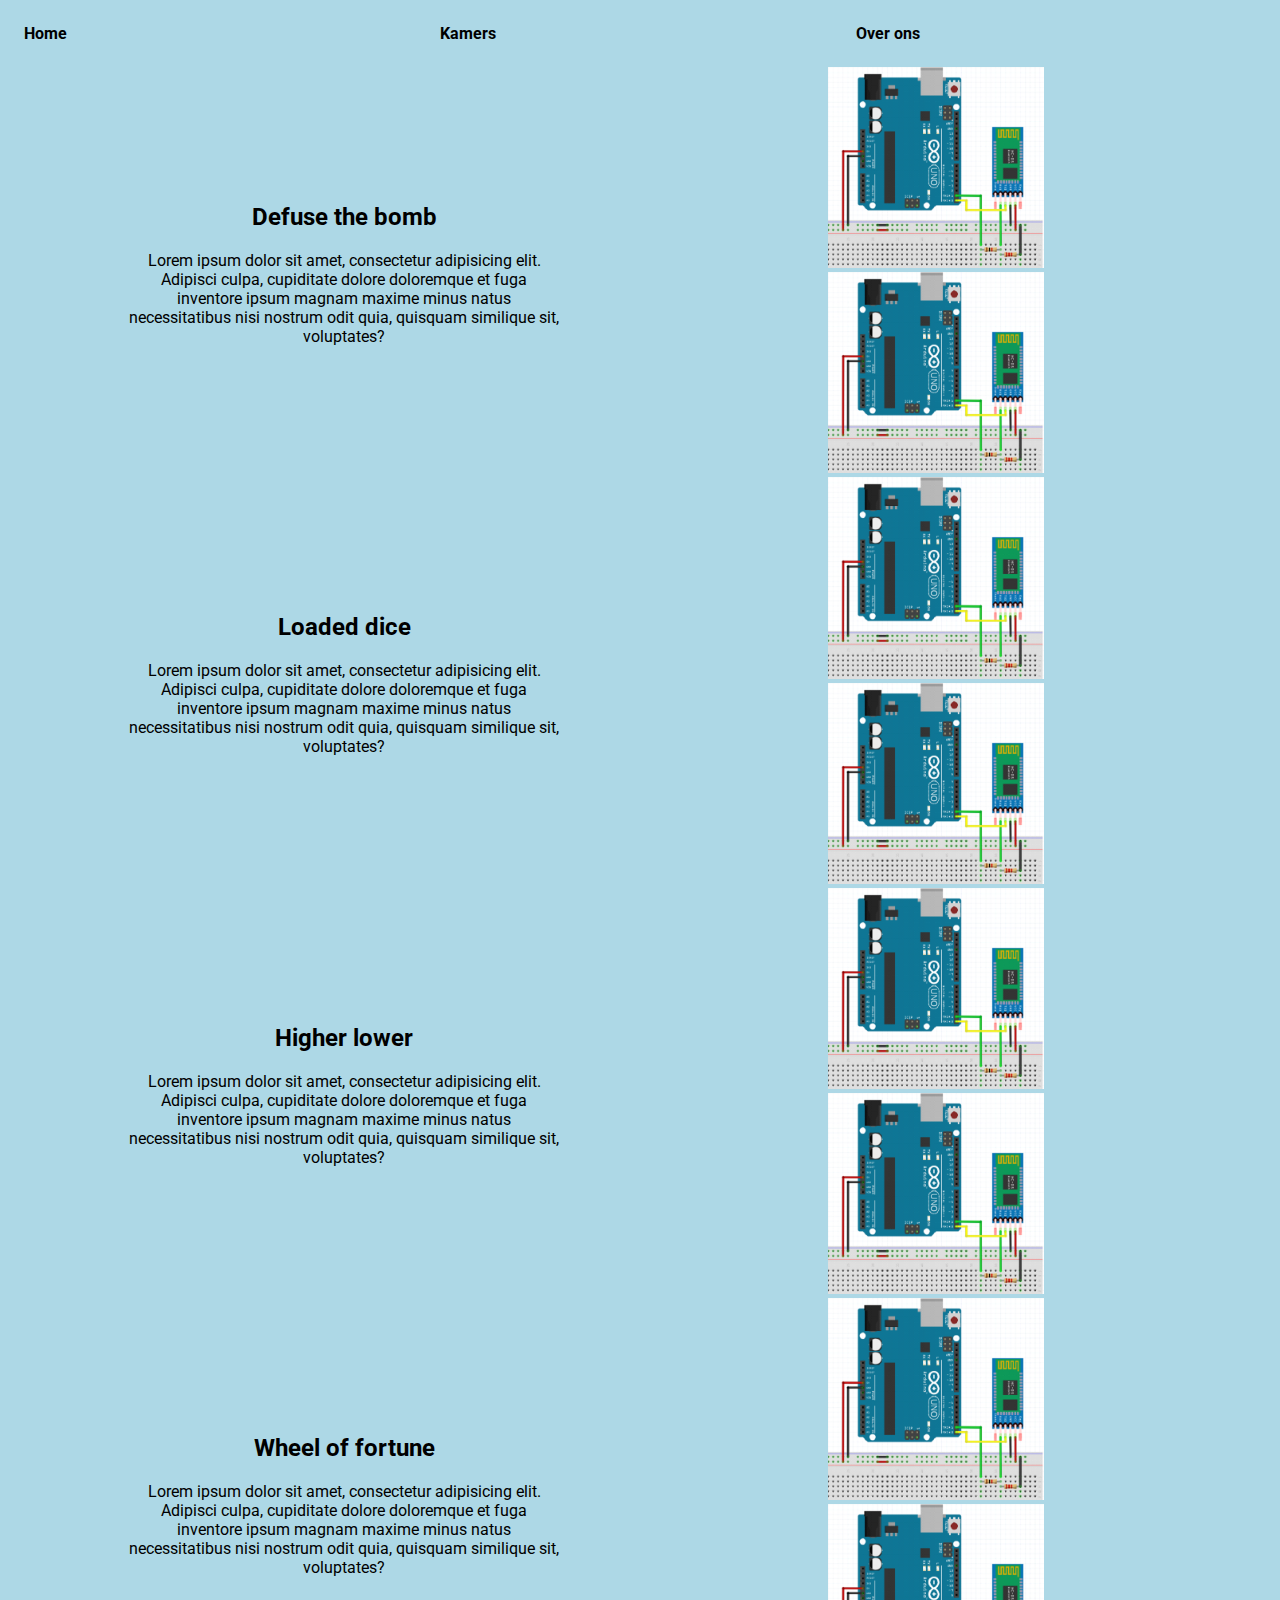
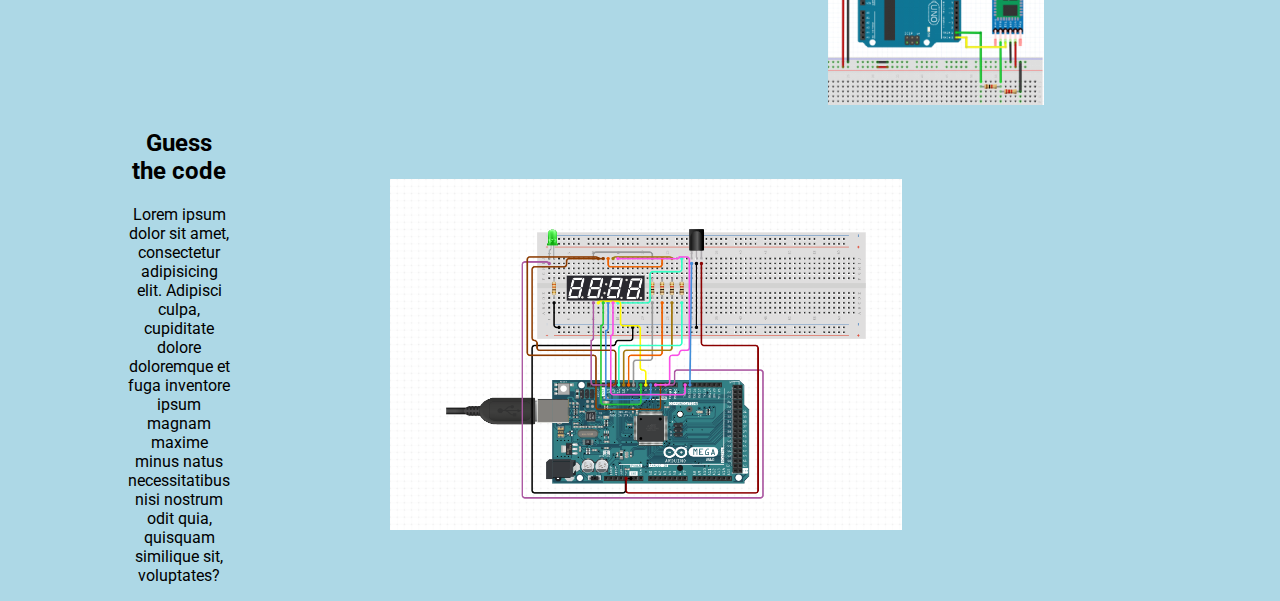
==== kamers/index.html @ e5b5cd5c "html pages + little css" ====
<!doctype html>
<html lang="en">
<head>
    <meta charset="UTF-8">
    <meta name="viewport"
          content="width=device-width">
    <meta http-equiv="X-UA-Compatible" content="ie=edge">
    <title>Hackathon | Casino Heist</title>
    <link rel="stylesheet" href="../css/common.css">
    <link rel="stylesheet" href="../css/kamers.css">
    <link rel="preconnect" href="https://fonts.googleapis.com">
    <link rel="preconnect" href="https://fonts.gstatic.com" crossorigin>
    <link href="https://fonts.googleapis.com/css2?family=Roboto:wght@400;700&display=swap" rel="stylesheet">
</head>
<body>
<header>
    <nav>
        <ul>
            <li><a href="#">Home</a></li>
            <li><a href="/kamers">Kamers</a></li>
            <li><a href="/overons">Over ons</a></li>
        </ul>
    </nav>
</header>
<main>
    <section>
        <ul>
            <li>
                <div>
                    <h2>Defuse the bomb</h2>
                    <p>Lorem ipsum dolor sit amet, consectetur adipisicing elit. Adipisci culpa, cupiditate dolore
                        doloremque et fuga inventore ipsum magnam maxime minus natus necessitatibus nisi nostrum odit
                        quia, quisquam similique sit, voluptates?
                    </p>
                </div>
                <div>
                    <img src="../img/defusethebombArduino.png" alt="">
                    <img src="../img/defusethebombArduino.png" alt="">
                </div>
            </li>
            <li>
                <div>
                    <h2>Loaded dice</h2>
                    <p>Lorem ipsum dolor sit amet, consectetur adipisicing elit. Adipisci culpa, cupiditate dolore
                        doloremque et fuga inventore ipsum magnam maxime minus natus necessitatibus nisi nostrum odit
                        quia, quisquam similique sit, voluptates?
                    </p>
                </div>

                <div>
                    <img src="../img/defusethebombArduino.png" alt="">
                    <img src="../img/defusethebombArduino.png" alt="">
                </div>
            </li>
            <li>
                <div>
                    <h2>Higher lower</h2>
                    <p>Lorem ipsum dolor sit amet, consectetur adipisicing elit. Adipisci culpa, cupiditate dolore
                        doloremque et fuga inventore ipsum magnam maxime minus natus necessitatibus nisi nostrum odit
                        quia, quisquam similique sit, voluptates?
                    </p>
                </div>
                <div>
                    <img src="../img/defusethebombArduino.png" alt="">
                    <img src="../img/defusethebombArduino.png" alt="">
                </div>
            </li>
            <li>
                <div>
                    <h2>Wheel of fortune</h2>
                    <p>Lorem ipsum dolor sit amet, consectetur adipisicing elit. Adipisci culpa, cupiditate dolore
                        doloremque et fuga inventore ipsum magnam maxime minus natus necessitatibus nisi nostrum odit
                        quia, quisquam similique sit, voluptates?
                    </p>
                </div>
                <div>
                    <img src="../img/defusethebombArduino.png" alt="">
                    <img src="../img/defusethebombArduino.png" alt="">
                </div>
            </li>
            <li>
                <div>
                    <h2>Guess the code</h2>
                    <p>Lorem ipsum dolor sit amet, consectetur adipisicing elit. Adipisci culpa, cupiditate dolore
                        doloremque et fuga inventore ipsum magnam maxime minus natus necessitatibus nisi nostrum odit
                        quia, quisquam similique sit, voluptates?
                    </p>
                </div>

                <img src="../img/guessthecodeARDUINO.png" alt="">
                <img src="" alt="">
            </li>
        </ul>
    </section>
</main>
<footer></footer>

</body>
</html>
---- css/common.css ----
:root {
    --primary: red;
}

*, *:before, *:after {
    box-sizing: border-box;
}

html {
    font-family: 'Roboto', sans-serif;
}

body {
    max-width: 1440px;
    margin: auto;
    text-align: center;
    background: lightblue;
}

header nav {
    padding: 1em;

}

header nav ul {
    list-style: none;
    display: inline-flex;
    justify-content: space-evenly;
    width: 100%;
    padding: 0;
}

header nav a {
    text-decoration: none;
    font-weight: bold;
    color: black;
    padding: .5em
}

header nav a:hover {
    color: grey;
}

main {
}

main section {
    display: flex;
    width: 80%;
    margin: auto;
    align-items: center
}

main ul {
    margin: auto;
    display: flex;
    flex-direction: column;
    padding: 0;
}

main ul li {
    display: flex;
    width: 100%;
    align-items: center;
    gap: 10em;
    justify-content: space-evenly;
}

.leftside {
    flex-direction: row;
}

.rightside {
    flex-direction: row-reverse;
}
ul {
    list-style: none;
    padding: 0;
}


footer {
    background: lightgray;
}
footer ul {
    list-style: none;
    display: inline-flex;
    justify-content: space-evenly;
    width: 100%;
    padding: 0;
}

footer a {
    text-decoration: none;
    font-weight: bold;
    color: black;
    padding: .5em
}

footer a:hover {
    color: grey;
}
---- css/kamers.css ----
div {
    width: 50%;
}
img {
    width: 50%;
}
ul, li{
    width: 100%;
    margin: auto;
    display: inline-flex;
}
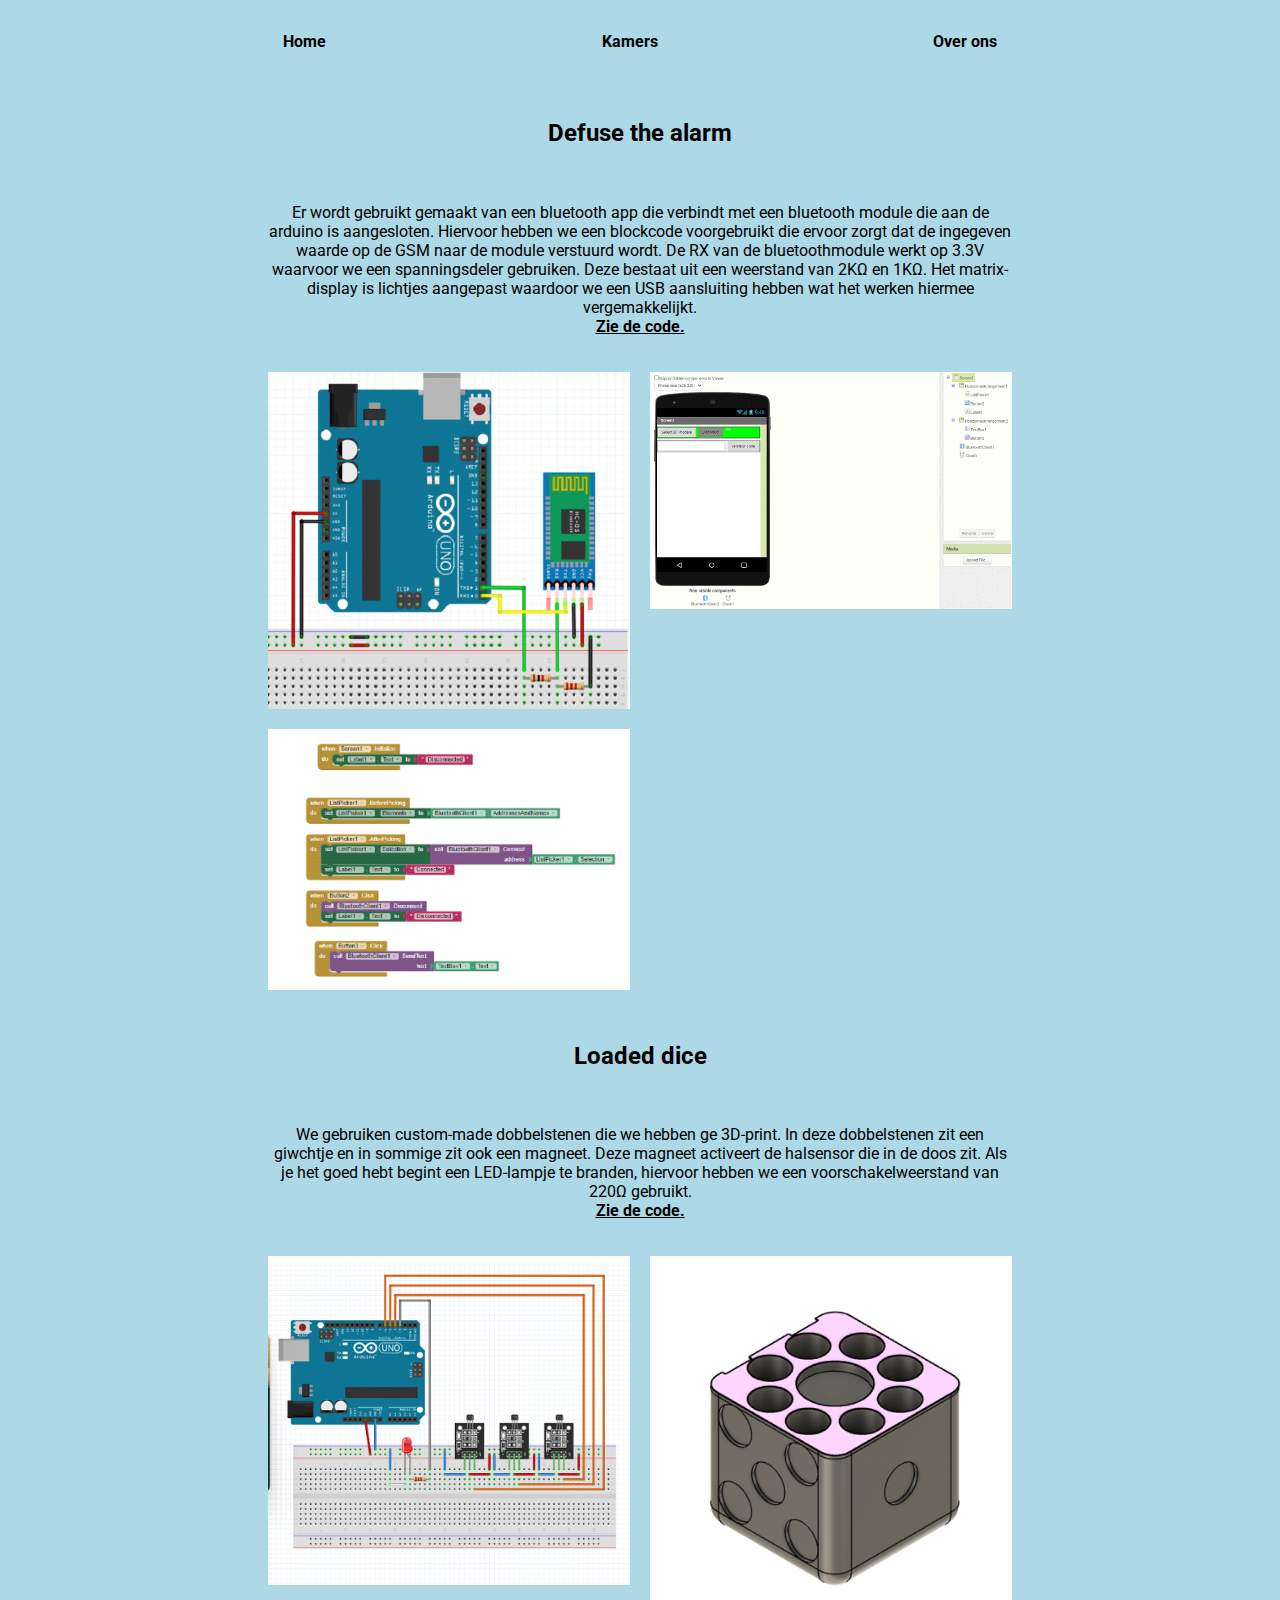
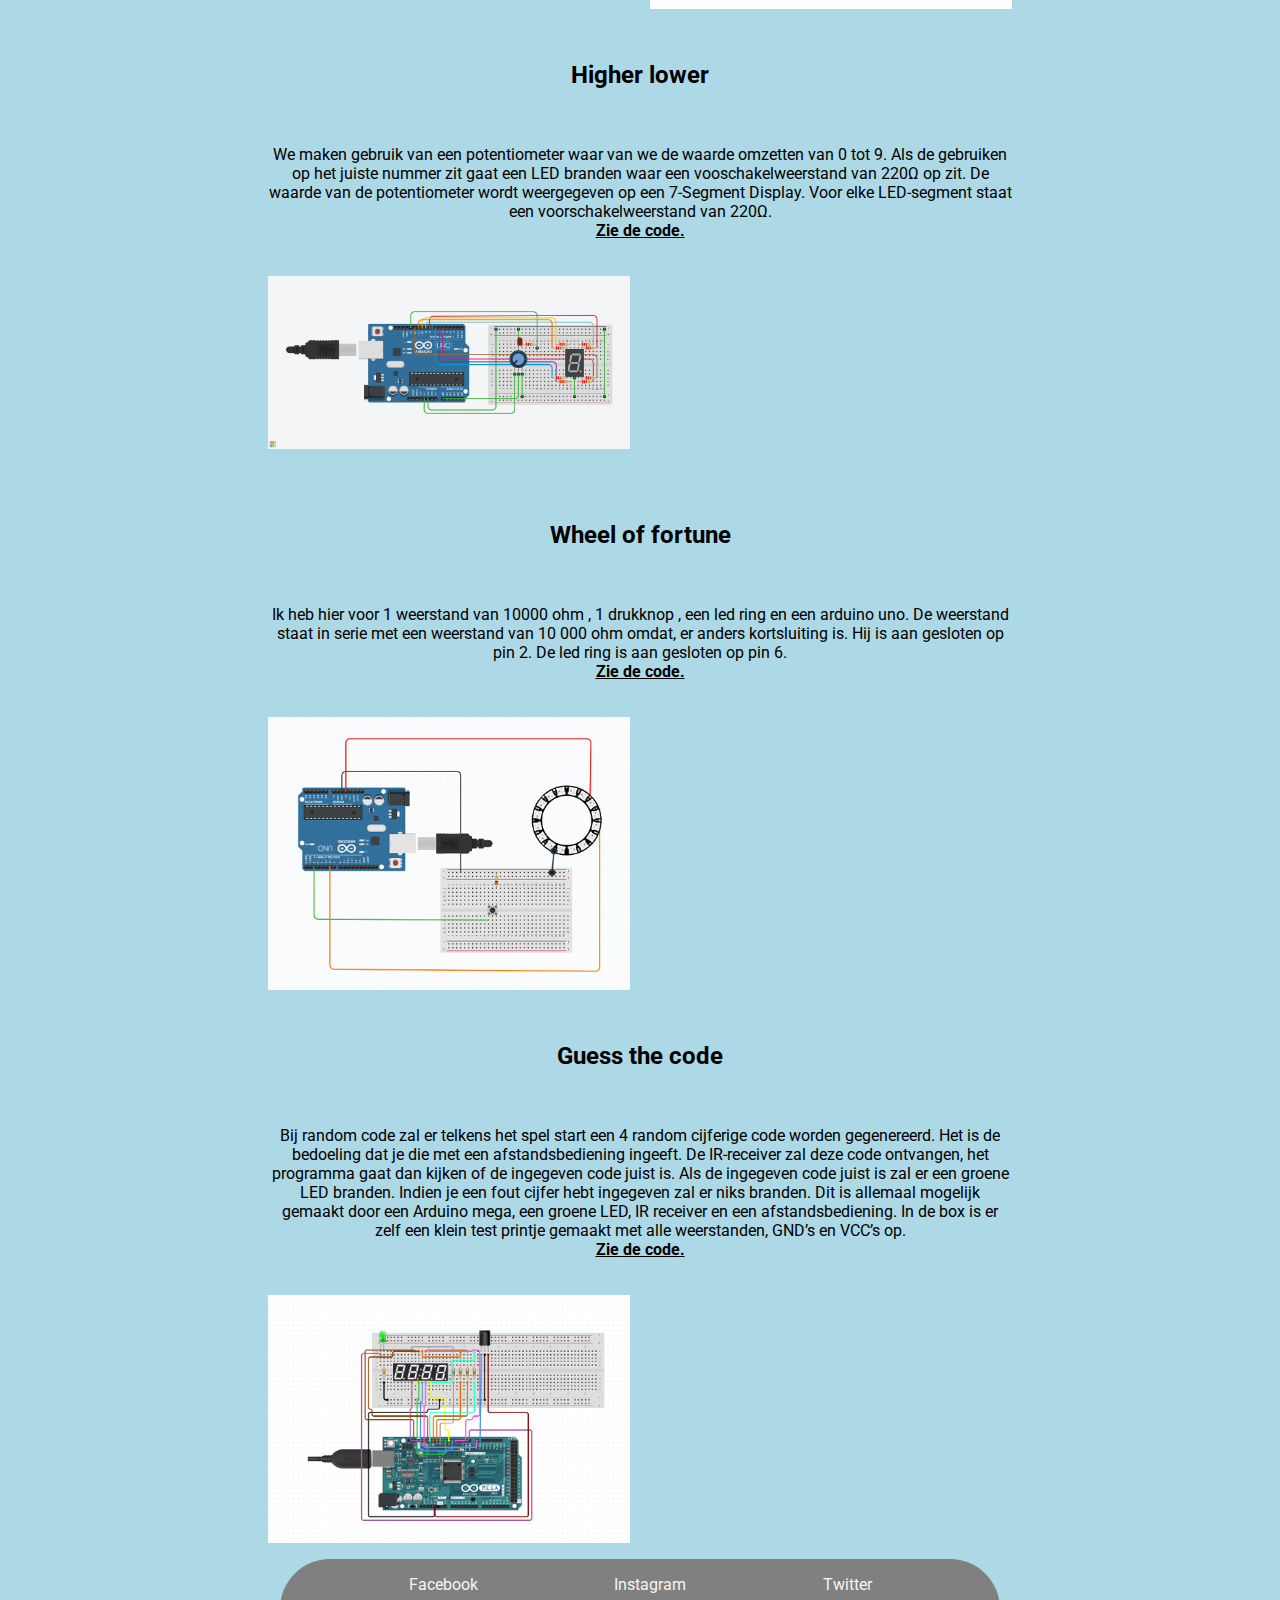
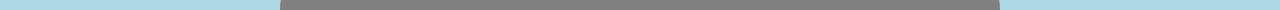
==== commit 34aa777c: "good enough" ====
--- a/kamers/index.html
+++ b/kamers/index.html
@@ -11,12 +11,13 @@
     <link rel="preconnect" href="https://fonts.googleapis.com">
     <link rel="preconnect" href="https://fonts.gstatic.com" crossorigin>
     <link href="https://fonts.googleapis.com/css2?family=Roboto:wght@400;700&display=swap" rel="stylesheet">
+    <link rel="icon" href="../img/icon.png">
 </head>
 <body>
 <header>
     <nav>
         <ul>
-            <li><a href="#">Home</a></li>
+            <li><a href="..">Home</a></li>
             <li><a href="/kamers">Kamers</a></li>
             <li><a href="/overons">Over ons</a></li>
         </ul>
@@ -26,74 +27,111 @@
     <section>
         <ul>
             <li>
-                <div>
-                    <h2>Defuse the bomb</h2>
-                    <p>Lorem ipsum dolor sit amet, consectetur adipisicing elit. Adipisci culpa, cupiditate dolore
-                        doloremque et fuga inventore ipsum magnam maxime minus natus necessitatibus nisi nostrum odit
-                        quia, quisquam similique sit, voluptates?
+                <div class="container">
+                    <h2 class="header">Defuse the alarm</h2>
+                    <p class="text">
+                        Er wordt gebruikt gemaakt van een bluetooth app die verbindt met een bluetooth module die aan de
+                        arduino is aangesloten. Hiervoor hebben we een blockcode voorgebruikt die ervoor zorgt dat de
+                        ingegeven waarde op de GSM naar de module verstuurd wordt. De RX van de bluetoothmodule werkt op
+                        3.3V waarvoor we een spanningsdeler gebruiken. Deze bestaat uit een weerstand van 2KΩ en 1KΩ.
+                        Het matrix-display is lichtjes aangepast waardoor we een USB aansluiting hebben wat het werken
+                        hiermee vergemakkelijkt.
+                        <br>
+                        <a href="../code/defuseTheAlarm.txt" target="_blank">Zie de code.</a>
+
                     </p>
-                </div>
-                <div>
-                    <img src="../img/defusethebombArduino.png" alt="">
-                    <img src="../img/defusethebombArduino.png" alt="">
+
+                    <img class="img" src="../img/defusethebombArduino.png" alt="">
+                    <img class="img" src="../img/bluetoothApp.png" alt="schema display & arduino">
+                    <img class="img" src="../img/bluetoothACode.png" alt="schema display & arduino">
                 </div>
             </li>
             <li>
-                <div>
-                    <h2>Loaded dice</h2>
-                    <p>Lorem ipsum dolor sit amet, consectetur adipisicing elit. Adipisci culpa, cupiditate dolore
-                        doloremque et fuga inventore ipsum magnam maxime minus natus necessitatibus nisi nostrum odit
-                        quia, quisquam similique sit, voluptates?
+                <div class="container">
+                    <h2 class="header">Loaded dice</h2>
+                    <p class="text">
+                        We gebruiken custom-made dobbelstenen die we hebben ge 3D-print. In deze dobbelstenen zit een
+                        giwchtje en in sommige zit ook een magneet. Deze magneet activeert de halsensor die in de doos
+                        zit.
+                        Als je het goed hebt begint een LED-lampje te branden, hiervoor hebben we een
+                        voorschakelweerstand van 220Ω gebruikt.
+                        <br>
+
+                        <a href="../code/loadedDice.txt" target="_blank">Zie de code.</a>
+
                     </p>
-                </div>
 
-                <div>
-                    <img src="../img/defusethebombArduino.png" alt="">
-                    <img src="../img/defusethebombArduino.png" alt="">
+                    <img class="img" src="../img/loadedDiceARDUINO.png" alt="schema loaded dice & arduino">
+                    <img class="img" src="../img/loadedDiceDice.png" alt="">
                 </div>
             </li>
             <li>
-                <div>
-                    <h2>Higher lower</h2>
-                    <p>Lorem ipsum dolor sit amet, consectetur adipisicing elit. Adipisci culpa, cupiditate dolore
-                        doloremque et fuga inventore ipsum magnam maxime minus natus necessitatibus nisi nostrum odit
-                        quia, quisquam similique sit, voluptates?
+                <div class="container">
+                    <h2 class="header">Higher lower</h2>
+                    <p class="text">We maken gebruik van een potentiometer waar van we de waarde omzetten van 0 tot 9.
+                        Als de gebruiken op het juiste nummer zit gaat een LED branden waar een vooschakelweerstand van
+                        220Ω op zit.
+                        De waarde van de potentiometer wordt weergegeven op een 7-Segment Display. Voor elke LED-segment
+                        staat een voorschakelweerstand van 220Ω.
+                        <br>
+
+                        <a href="../code/higherLower.txt" target="_blank">Zie de code.</a>
+
                     </p>
-                </div>
-                <div>
-                    <img src="../img/defusethebombArduino.png" alt="">
-                    <img src="../img/defusethebombArduino.png" alt="">
+                    <img class="img" src="../img/higherLowerARDUINO.png" alt="schema higher lower & arduino">
+                    <img class="img" src="../img/.png" alt="">
+                    <img class="img" src="../img/.png" alt="">
+
                 </div>
             </li>
             <li>
-                <div>
-                    <h2>Wheel of fortune</h2>
-                    <p>Lorem ipsum dolor sit amet, consectetur adipisicing elit. Adipisci culpa, cupiditate dolore
-                        doloremque et fuga inventore ipsum magnam maxime minus natus necessitatibus nisi nostrum odit
-                        quia, quisquam similique sit, voluptates?
+                <div class="container">
+                    <h2 class="header">Wheel of fortune</h2>
+                    <p class="text">
+                        Ik heb hier voor 1 weerstand van 10000 ohm , 1 drukknop , een led ring en een arduino uno.
+                        De weerstand staat in serie met een weerstand van 10 000 ohm omdat, er anders kortsluiting is.
+                        Hij is aan gesloten op pin 2. De led ring is aan gesloten op pin 6.
+                        <br>
+
+                        <a href="../code/wheelOfFortune.txt" target="_blank">Zie de code.</a>
+
+
                     </p>
-                </div>
-                <div>
-                    <img src="../img/defusethebombArduino.png" alt="">
-                    <img src="../img/defusethebombArduino.png" alt="">
+                    <img class="img" src="../img/wheelOfFortuneARDUINO.png" alt="">
                 </div>
             </li>
+
             <li>
-                <div>
-                    <h2>Guess the code</h2>
-                    <p>Lorem ipsum dolor sit amet, consectetur adipisicing elit. Adipisci culpa, cupiditate dolore
-                        doloremque et fuga inventore ipsum magnam maxime minus natus necessitatibus nisi nostrum odit
-                        quia, quisquam similique sit, voluptates?
+                <div class="container">
+                    <h2 class="header">Guess the code</h2>
+                    <p class="text">Bij random code zal er telkens het spel start een 4 random cijferige code worden
+                        gegenereerd. Het is de bedoeling dat je die met een afstandsbediening ingeeft. De IR-receiver
+                        zal deze code ontvangen, het programma gaat dan kijken of de ingegeven code juist is. Als de
+                        ingegeven code juist is zal er een groene LED branden. Indien je een fout cijfer hebt ingegeven
+                        zal er niks branden. Dit is allemaal mogelijk gemaakt door een Arduino mega, een groene LED, IR
+                        receiver en een afstandsbediening. In de box is er zelf een klein test printje gemaakt met alle
+                        weerstanden, GND’s en VCC’s op.
+                        <br>
+
+                        <a href="../code/guessTheCode.txt" target="_blank">Zie de code.</a>
+
                     </p>
+                    <img class="img" src="../img/guessthecodeARDUINO.png" alt="">
+
                 </div>
-
-                <img src="../img/guessthecodeARDUINO.png" alt="">
-                <img src="" alt="">
             </li>
         </ul>
     </section>
 </main>
-<footer></footer>
+<footer>
+
+        <ul>
+            <li><a href="">Facebook</a></li>
+            <li><a href="">Instagram</a></li>
+            <li><a href="">Twitter</a></li>
+        </ul>
+
+</footer>
 
 </body>
 </html>--- a/css/kamers.css
+++ b/css/kamers.css
@@ -1,11 +1,66 @@
 div {
-    width: 50%;
+    width: 75%;
 }
-img {
-    width: 50%;
-}
-ul, li{
+
+main li{
     width: 100%;
     margin: auto;
     display: inline-flex;
-}+    padding: 1em;
+}
+a {
+    margin: auto;
+    font-weight: bold;
+    color: black;
+}
+ul {
+    width: 100%;
+}
+footer {
+    width: 45em;
+    margin: auto;
+    padding: 0;
+    border-radius: 50px 50px 0 0;
+    background: grey;
+}
+footer a {
+    color: whitesmoke;
+    font-weight: revert;
+}
+header a {
+    color: whitesmoke;
+    font-weight: revert;
+}
+footer a:hover{
+    font-weight: bold;
+    font-size: 17px;
+    color: whitesmoke;
+}
+header a:hover{
+    font-weight: bold;
+    font-size: 17px;
+    color: whitesmoke;
+}
+.container {
+    display: grid;
+    grid-template-columns: repeat(2, 1fr);
+    grid-gap: 20px;
+}
+
+.header {
+    grid-column: 1 / -1;
+    text-align: center;
+    justify-self: center; /* Center horizontally */
+}
+
+.text {
+    grid-column: 1 / -1;
+    text-align: center;
+    align-self: center; /* Center vertically */
+}
+
+.img {
+    width: 100%;
+    height: auto;
+    object-fit: contain;
+}
